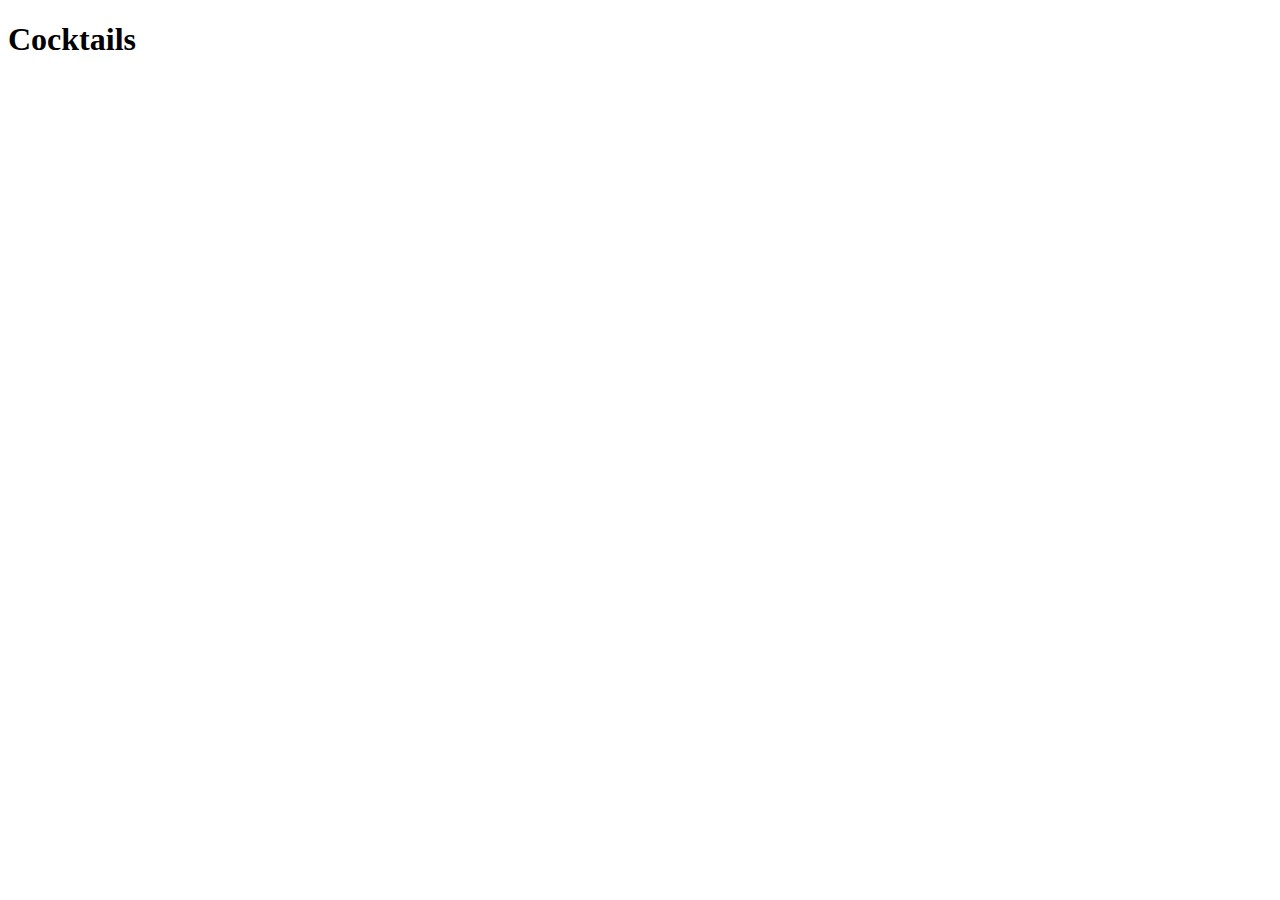
==== cocktails.html @ 16505566 "first commit" ====
<!DOCTYPE html>
<html lang="en">
<head>
    <meta charset="UTF-8">
    <meta name="viewport" content="width=device-width, initial-scale=1.0">
    <meta http-equiv="X-UA-Compatible" content="ie=edge">
    <title>Menu App</title>

</head>
<body>

<h1>Cocktails</h1>

</body>
</html>
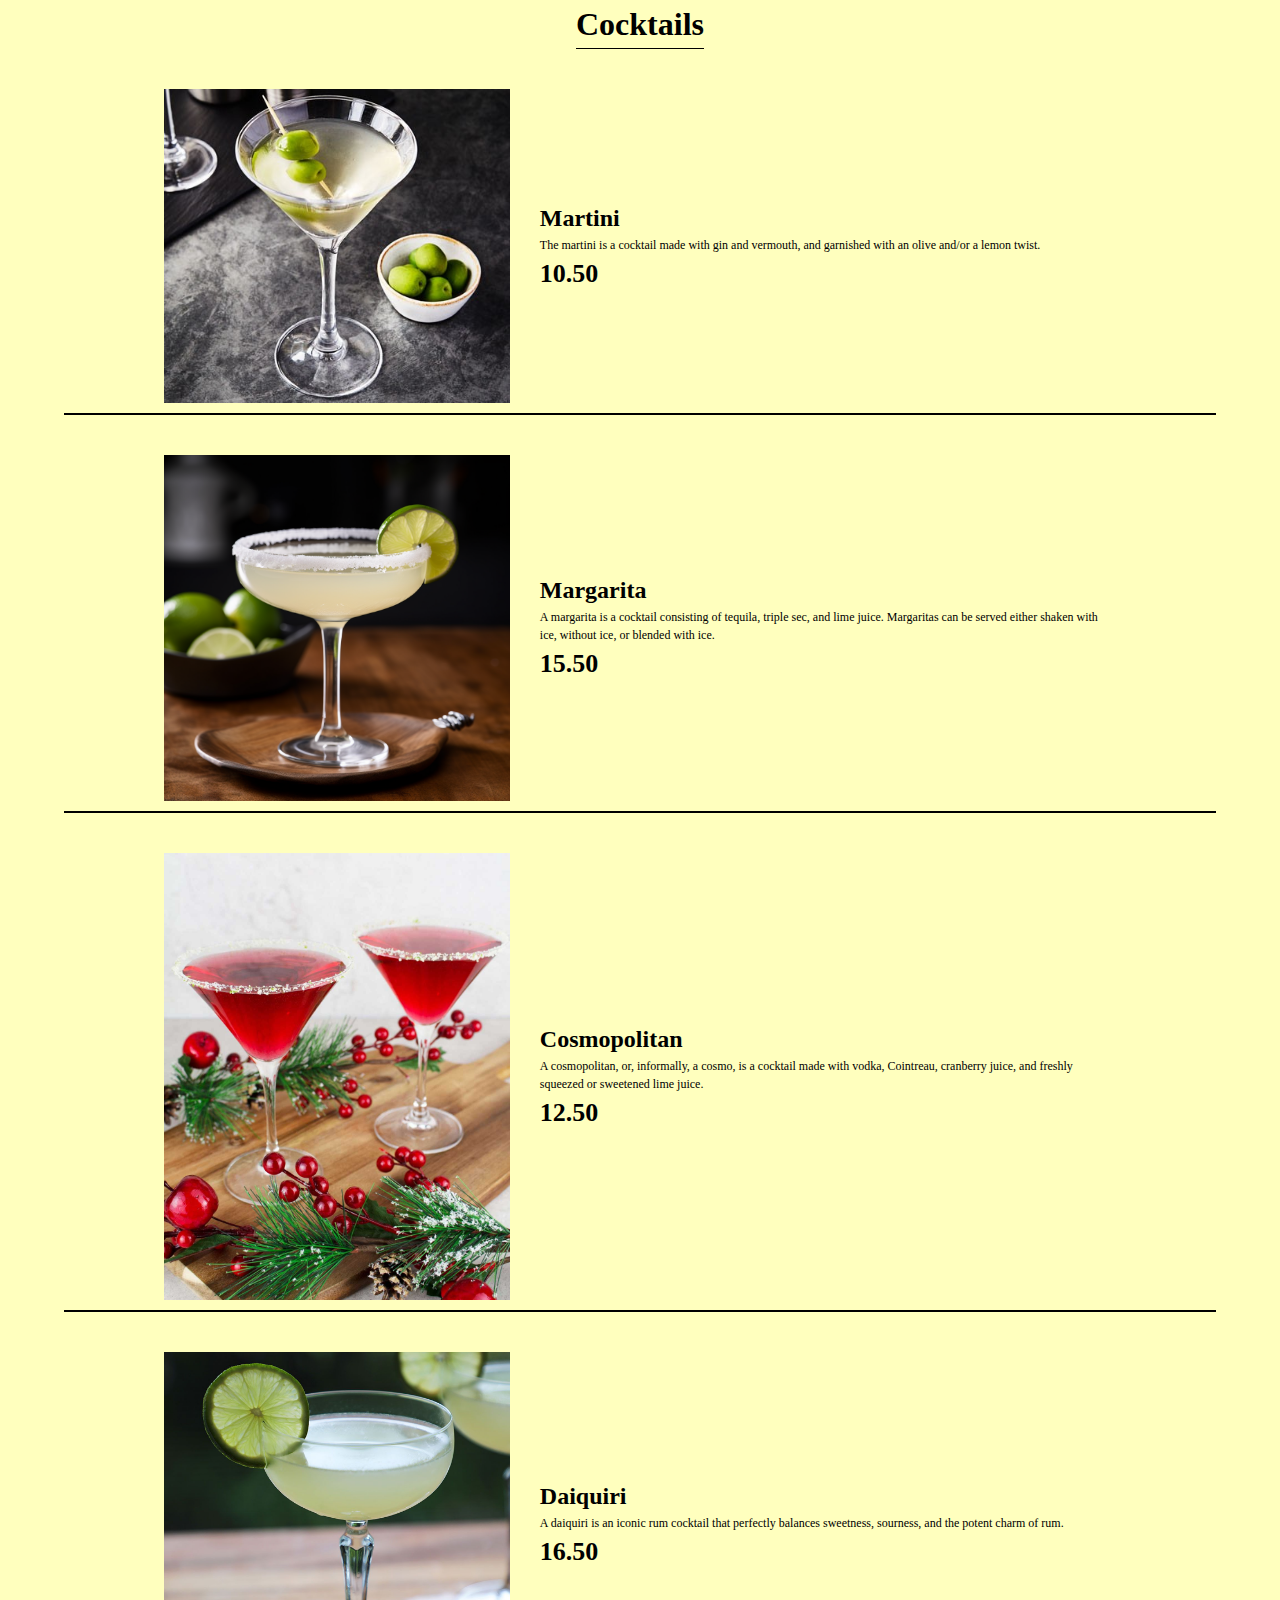
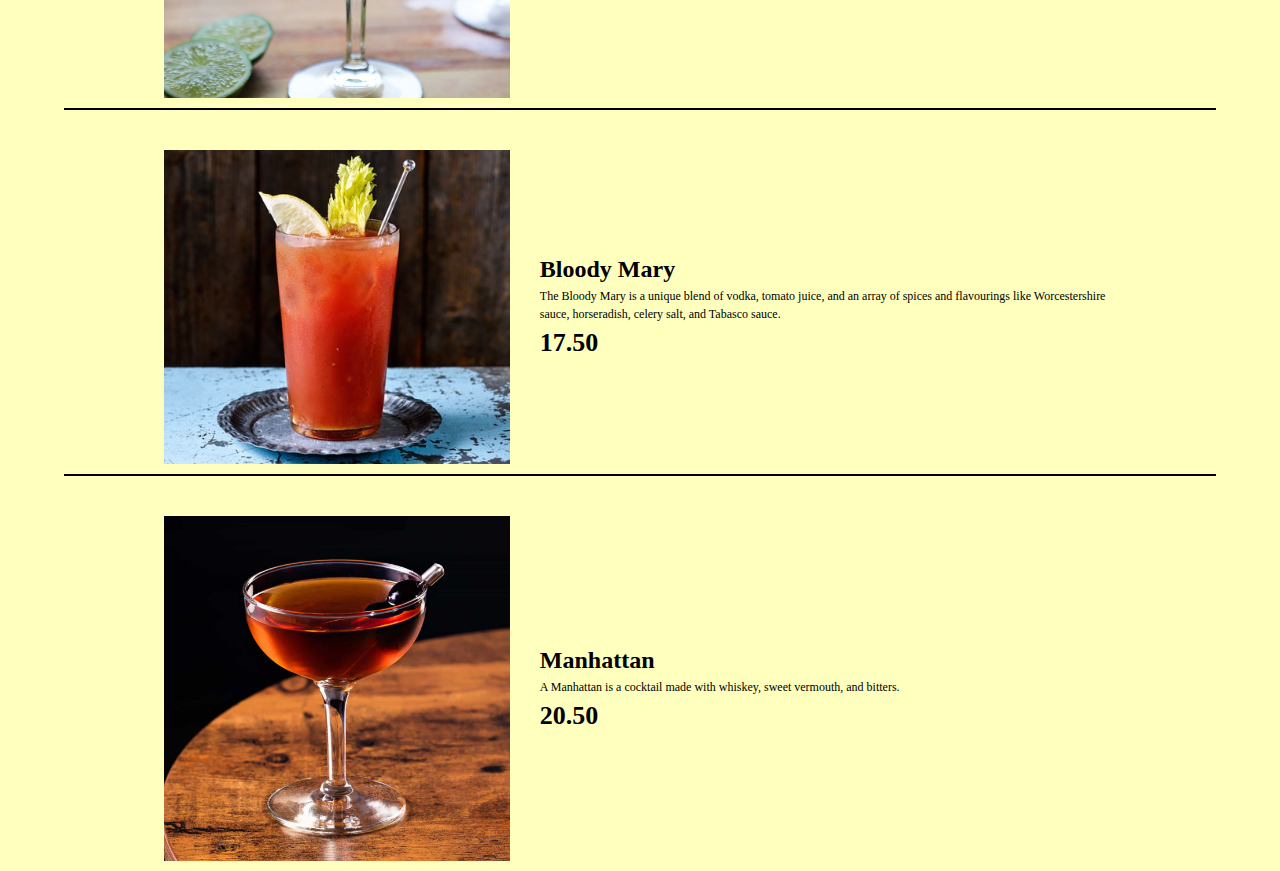
==== commit 1f6f413e: "cocktails" ====
--- a/cocktails.html
+++ b/cocktails.html
@@ -4,12 +4,94 @@
     <meta charset="UTF-8">
     <meta name="viewport" content="width=device-width, initial-scale=1.0">
     <meta http-equiv="X-UA-Compatible" content="ie=edge">
+    <link rel="stylesheet" href="styles/reset.css">
+    <link rel="stylesheet" href="styles/coffee.css">
     <title>Menu App</title>
 
 </head>
 <body>
 
-<h1>Cocktails</h1>
+<main>
+    <h1>Cocktails</h1>
+
+    <section>
+        <div class="image">
+            <img src="images/cocktails/martini.jpg" alt="Cappuccino"/>
+        </div>
+        <div class="description">
+            <h2>Martini</h2>
+            <p class="description_p">The martini is a cocktail made with gin and vermouth,
+                and garnished with an olive and/or a lemon twist.</p>
+            <p class="coffee-price">10.50</p>
+        </div>
+    </section>
+
+    <section>
+        <div class="image">
+            <img src="images/cocktails/margarita.jpeg" alt="Cappuccino"/>
+        </div>
+        <div class="description">
+            <h2>Margarita</h2>
+            <p class="description_p">A margarita is a cocktail consisting of tequila, triple sec, and lime juice.
+                Margaritas can be served either shaken with ice, without ice, or blended with ice.
+            </p>
+            <p class="coffee-price">15.50</p>
+        </div>
+    </section>
+
+    <section>
+        <div class="image">
+            <img src="images/cocktails/cosmopolitan.jpg" alt="latte"/>
+        </div>
+        <div class="description">
+            <h2>Cosmopolitan</h2>
+            <p class="description_p">
+                A cosmopolitan, or, informally, a cosmo, is a cocktail made with vodka,
+                Cointreau, cranberry juice, and freshly squeezed or sweetened lime juice.
+            </p>
+            <p class="coffee-price">12.50</p>
+        </div>
+    </section>
+
+    <section>
+        <div class="image">
+            <img src="images/cocktails/daiquiri.jpg" alt="iced-coffee"/>
+        </div>
+        <div class="description">
+            <h2>Daiquiri</h2>
+            <p class="description_p">
+                A daiquiri is an iconic rum cocktail that perfectly
+                balances sweetness, sourness, and the potent charm of rum.
+            </p>
+            <p class="coffee-price">16.50</p>
+        </div>
+    </section>
+
+    <section>
+        <div class="image">
+            <img src="images/cocktails/bloody_mary.jpg" alt="turkish-coffee"/>
+        </div>
+        <div class="description">
+            <h2>Bloody Mary</h2>
+            <p class="description_p">The Bloody Mary is a  unique blend of vodka, tomato juice, and an array of
+                spices and flavourings like Worcestershire sauce, horseradish,
+                celery salt, and Tabasco sauce.</p>
+            <p class="coffee-price">17.50</p>
+        </div>
+    </section>
+
+    <section>
+        <div class="image">
+            <img src="images/cocktails/manhattan.jpg" alt="irish-coffee"/>
+        </div>
+        <div class="description">
+            <h2>Manhattan</h2>
+            <p class="description_p">A Manhattan is a cocktail made with whiskey, sweet vermouth, and bitters.
+                </p>
+            <p class="coffee-price">20.50</p>
+        </div>
+    </section>
+</main>
 
 </body>
 </html>--- a/styles/coffee.css
+++ b/styles/coffee.css
@@ -0,0 +1,52 @@
+
+
+main {
+    background-color: #ffffbe;
+    display: flex;
+    flex-direction: column;
+    justify-content: center;
+    align-items: center;
+    gap: 30px;
+}
+
+h1 {
+    text-align: center;
+    border-bottom: 1px solid black;
+}
+
+section {
+    width: 90%;
+    display: flex;
+    flex-direction: row;
+    justify-content: center;
+    align-items: center;
+    gap: 10px;
+    border-bottom: 2px solid black;
+}
+
+section .image {
+    margin: 10px;
+    width: 30%;
+    /*border: 1px solid red;*/
+}
+
+section .description {
+    margin: 10px;
+    /*border: 1px solid blue;*/
+    width: 50%;
+}
+
+section .description_p {
+    text-align: left;
+    font-size: 12px;
+}
+
+section:last-child {
+    border: none;
+}
+
+section .coffee-price {
+    font-size: 26px;
+    font-weight: bold;
+}
+
